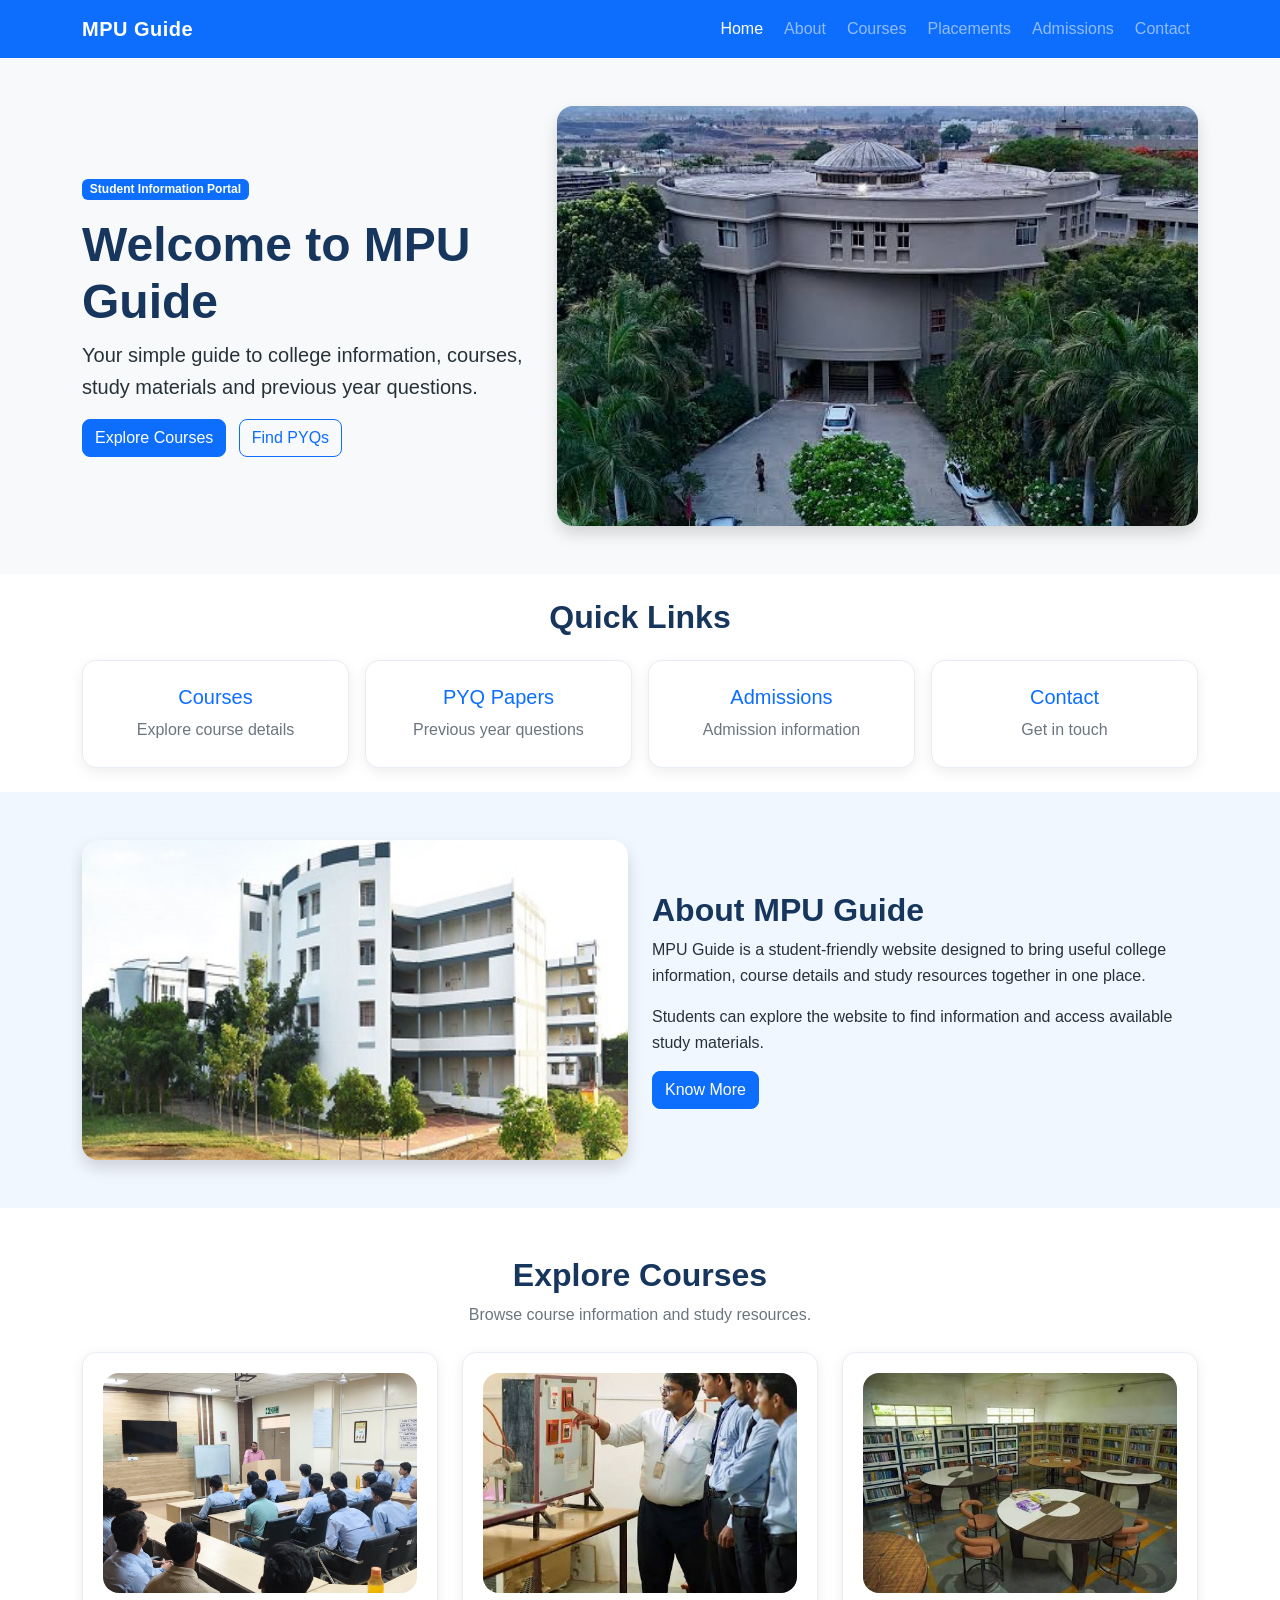
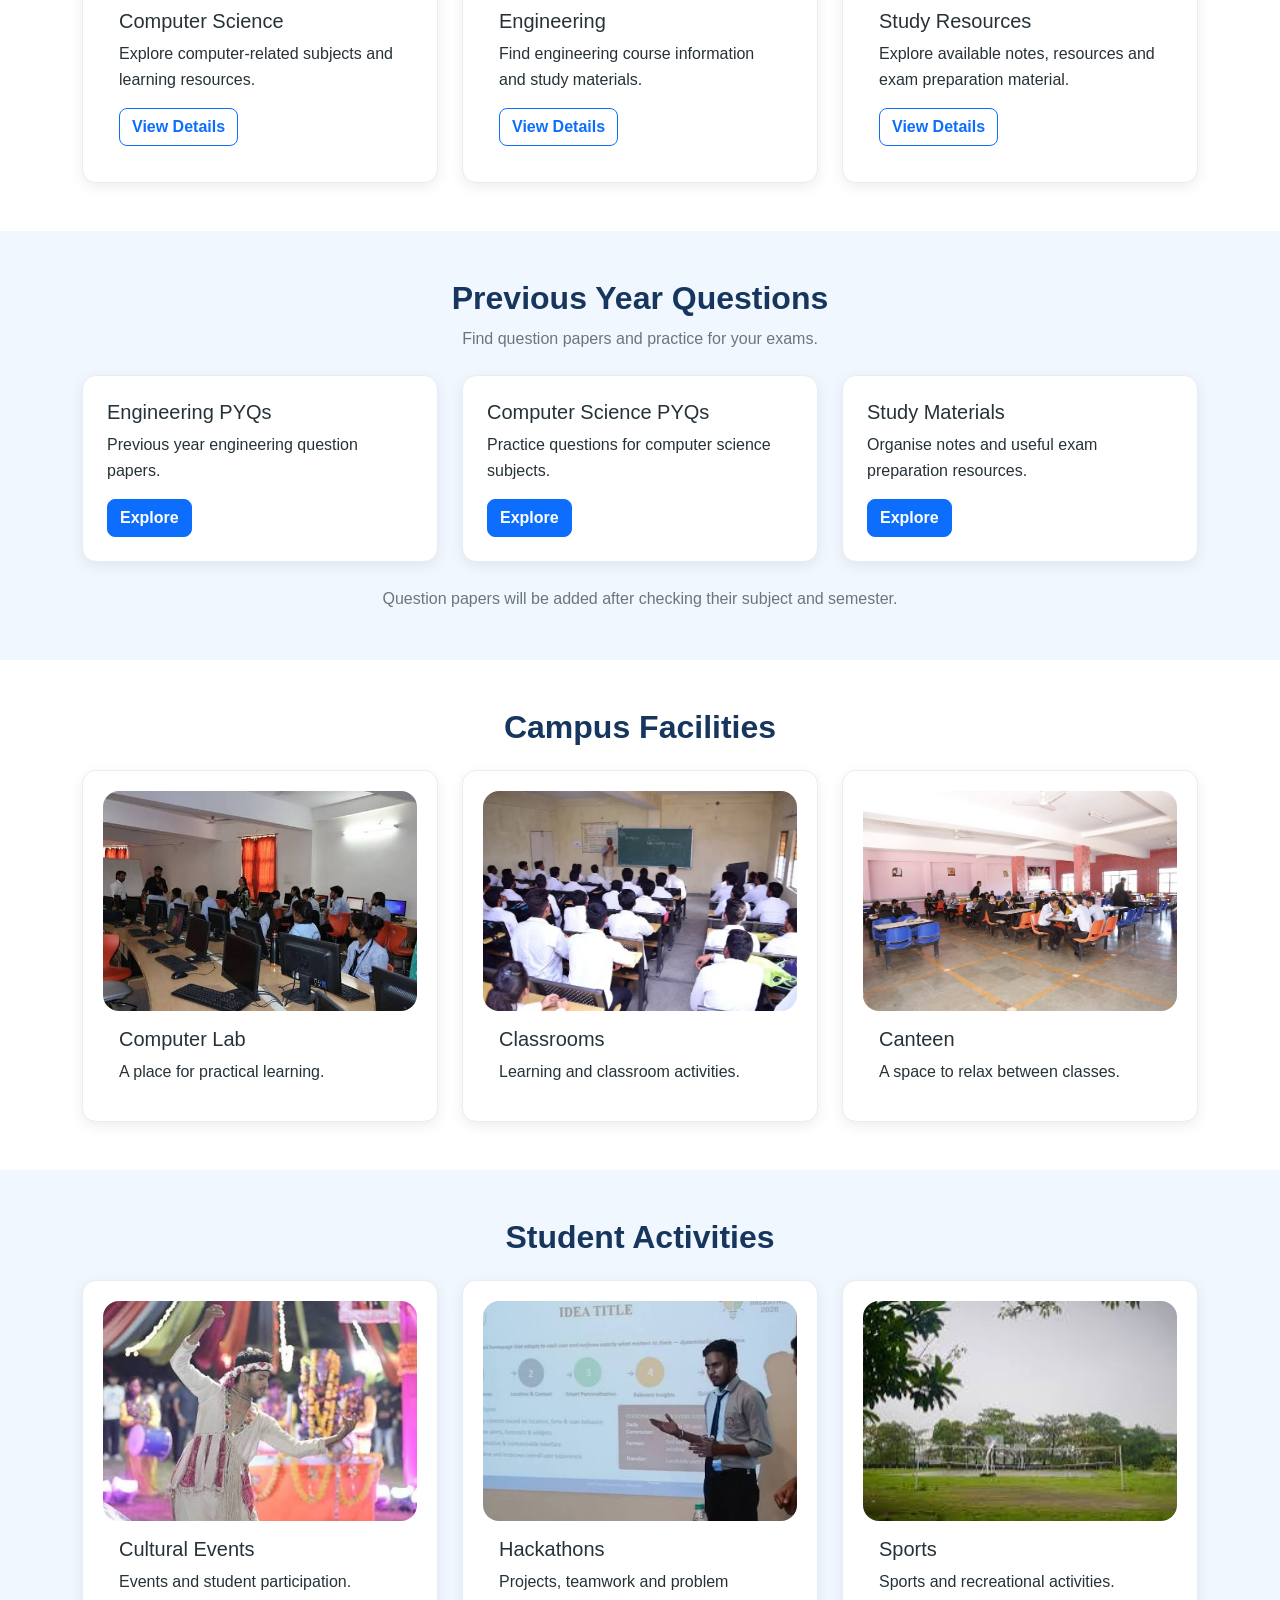
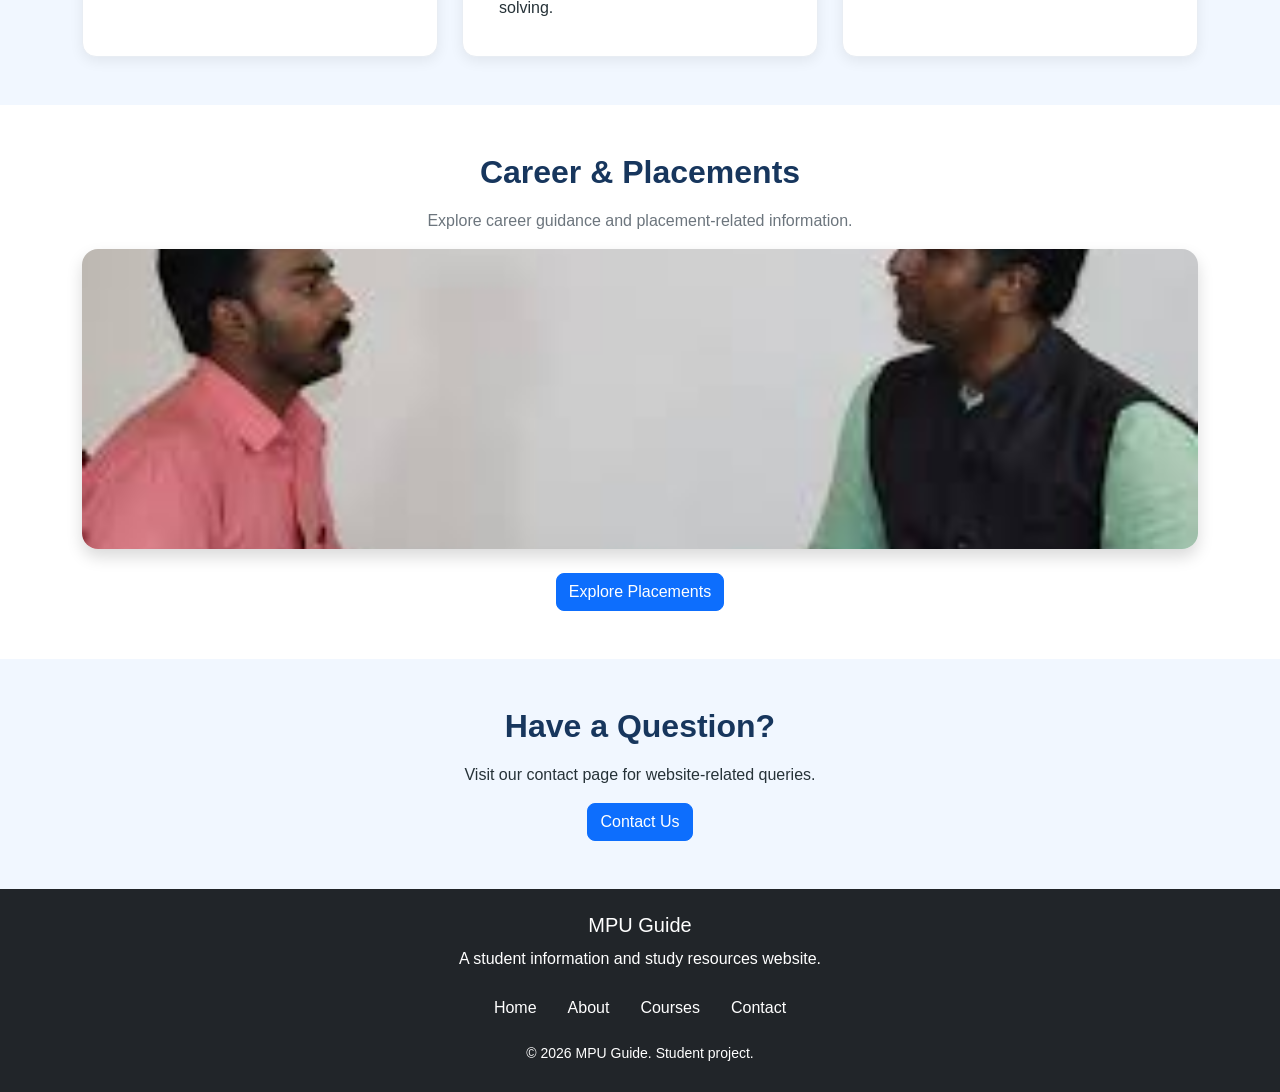
==== index.html @ 6c32bee7 "first one" ====
<!DOCTYPE html>
<html lang="en">
<head>
  <meta charset="UTF-8">
  <meta name="viewport" content="width=device-width, initial-scale=1.0">
  <title>MPU Guide | Madhyanchal Professional University</title>

  <link href="https://cdn.jsdelivr.net/npm/bootstrap@5.3.3/dist/css/bootstrap.min.css" rel="stylesheet">

  <link rel="stylesheet" href="css/style.css">
</head>
<body>

  <!-- Navigation Bar -->
  <nav class="navbar navbar-expand-lg navbar-dark bg-primary sticky-top">
    <div class="container">
      <a class="navbar-brand fw-bold" href="index.html">MPU Guide</a>

      <button class="navbar-toggler" type="button"
        data-bs-toggle="collapse" data-bs-target="#mainNavbar"
        aria-controls="mainNavbar" aria-expanded="false"
        aria-label="Toggle navigation">
        <span class="navbar-toggler-icon"></span>
      </button>

      <div class="collapse navbar-collapse" id="mainNavbar">
        <ul class="navbar-nav ms-auto">
          <li class="nav-item"><a class="nav-link active" href="index.html">Home</a></li>
          <li class="nav-item"><a class="nav-link" href="about.html">About</a></li>
          <li class="nav-item"><a class="nav-link" href="courses.html">Courses</a></li>
          <li class="nav-item"><a class="nav-link" href="placements.html">Placements</a></li>
          <li class="nav-item"><a class="nav-link" href="admissions.html">Admissions</a></li>
          <li class="nav-item"><a class="nav-link" href="contact.html">Contact</a></li>
        </ul>
      </div>
    </div>
  </nav>

  <!-- Hero Section -->
  <section class="py-5 bg-light">
    <div class="container">
      <div class="row align-items-center g-4">
        <div class="col-lg-5">
          <span class="badge bg-primary mb-3">Student Information Portal</span>
          <h1 class="display-5 fw-bold">Welcome to MPU Guide</h1>
          <p class="lead">
            Your simple guide to college information, courses,
            study materials and previous year questions.
          </p>
          <a href="courses.html" class="btn btn-primary me-2">Explore Courses</a>
          <a href="#pyq" class="btn btn-outline-primary">Find PYQs</a>
        </div>

        <div class="col-lg-7">
          <img src="campus.jfif" alt="College Campus"
            class="img-fluid rounded-4 shadow w-100"
            style="height:420px; object-fit:cover;">
        </div>
      </div>
    </div>
  </section>

  <!-- Quick Links -->
  <section class="py-4">
    <div class="container">
      <h2 class="text-center fw-bold mb-4">Quick Links</h2>
      <div class="row g-3 text-center">
        <div class="col-6 col-md-3">
          <a href="courses.html" class="content-card d-block text-decoration-none p-4 h-100">
            <h5>Courses</h5>
            <p class="mb-0 text-secondary">Explore course details</p>
          </a>
        </div>
        <div class="col-6 col-md-3">
          <a href="#pyq" class="content-card d-block text-decoration-none p-4 h-100">
            <h5>PYQ Papers</h5>
            <p class="mb-0 text-secondary">Previous year questions</p>
          </a>
        </div>
        <div class="col-6 col-md-3">
          <a href="admissions.html" class="content-card d-block text-decoration-none p-4 h-100">
            <h5>Admissions</h5>
            <p class="mb-0 text-secondary">Admission information</p>
          </a>
        </div>
        <div class="col-6 col-md-3">
          <a href="contact.html" class="content-card d-block text-decoration-none p-4 h-100">
            <h5>Contact</h5>
            <p class="mb-0 text-secondary">Get in touch</p>
          </a>
        </div>
      </div>
    </div>
  </section>

  <!-- About Preview -->
  <section class="py-5 light-section">
    <div class="container">
      <div class="row align-items-center g-4">
        <div class="col-md-6">
          <img src="building.jpg" alt="University Building"
            class="img-fluid rounded-4 shadow w-100"
            style="height:320px; object-fit:cover;">
        </div>
        <div class="col-md-6">
          <h2 class="fw-bold">About MPU Guide</h2>
          <p>
            MPU Guide is a student-friendly website designed to bring
            useful college information, course details and study resources
            together in one place.
          </p>
          <p>
            Students can explore the website to find information
            and access available study materials.
          </p>
          <a href="about.html" class="btn btn-primary">Know More</a>
        </div>
      </div>
    </div>
  </section>

  <!-- Courses -->
  <section class="py-5">
    <div class="container">
      <h2 class="text-center fw-bold mb-2">Explore Courses</h2>
      <p class="text-center text-secondary mb-4">
        Browse course information and study resources.
      </p>

      <div class="row g-4">
        <div class="col-md-4">
          <div class="content-card h-100 overflow-hidden">
            <img src="cse-course.jpg" alt="Computer Science"
              class="w-100" style="height:220px; object-fit:cover;">
            <div class="p-3">
              <h5>Computer Science</h5>
              <p>Explore computer-related subjects and learning resources.</p>
              <a href="courses.html" class="btn btn-outline-primary">View Details</a>
            </div>
          </div>
        </div>

        <div class="col-md-4">
          <div class="content-card h-100 overflow-hidden">
            <img src="electronics-lab.jfif" alt="Engineering Lab"
              class="w-100" style="height:220px; object-fit:cover;">
            <div class="p-3">
              <h5>Engineering</h5>
              <p>Find engineering course information and study materials.</p>
              <a href="courses.html" class="btn btn-outline-primary">View Details</a>
            </div>
          </div>
        </div>

        <div class="col-md-4">
          <div class="content-card h-100 overflow-hidden">
            <img src="library.jfif" alt="College Library"
              class="w-100" style="height:220px; object-fit:cover;">
            <div class="p-3">
              <h5>Study Resources</h5>
              <p>Explore available notes, resources and exam preparation material.</p>
              <a href="courses.html" class="btn btn-outline-primary">View Details</a>
            </div>
          </div>
        </div>
      </div>
    </div>
  </section>

  <!-- Previous Year Questions -->
  <section class="py-5 light-section" id="pyq">
    <div class="container">
      <h2 class="text-center fw-bold mb-2">Previous Year Questions</h2>
      <p class="text-center text-secondary mb-4">
        Find question papers and practice for your exams.
      </p>

      <div class="row g-4">
        <div class="col-md-4">
          <div class="content-card p-4 h-100">
            <h5>Engineering PYQs</h5>
            <p>Previous year engineering question papers.</p>
            <a href="courses.html" class="btn btn-primary">Explore</a>
          </div>
        </div>
        <div class="col-md-4">
          <div class="content-card p-4 h-100">
            <h5>Computer Science PYQs</h5>
            <p>Practice questions for computer science subjects.</p>
            <a href="courses.html" class="btn btn-primary">Explore</a>
          </div>
        </div>
        <div class="col-md-4">
          <div class="content-card p-4 h-100">
            <h5>Study Materials</h5>
            <p>Organise notes and useful exam preparation resources.</p>
            <a href="courses.html" class="btn btn-primary">Explore</a>
          </div>
        </div>
      </div>
      <p class="text-center text-secondary mt-4 mb-0">
        Question papers will be added after checking their subject and semester.
      </p>
    </div>
  </section>

  <!-- Campus Facilities -->
  <section class="py-5">
    <div class="container">
      <h2 class="text-center fw-bold mb-4">Campus Facilities</h2>
      <div class="row g-4">
        <div class="col-md-4">
          <div class="content-card overflow-hidden h-100">
            <img src="computer-lab.jfif" alt="Computer Lab"
              class="w-100" style="height:220px; object-fit:cover;">
            <div class="p-3"><h5>Computer Lab</h5><p class="mb-0">A place for practical learning.</p></div>
          </div>
        </div>
        <div class="col-md-4">
          <div class="content-card overflow-hidden h-100">
            <img src="classroom.webp" alt="Classroom"
              class="w-100" style="height:220px; object-fit:cover;">
            <div class="p-3"><h5>Classrooms</h5><p class="mb-0">Learning and classroom activities.</p></div>
          </div>
        </div>
        <div class="col-md-4">
          <div class="content-card overflow-hidden h-100">
            <img src="canteen.jpg" alt="Canteen"
              class="w-100" style="height:220px; object-fit:cover;">
            <div class="p-3"><h5>Canteen</h5><p class="mb-0">A space to relax between classes.</p></div>
          </div>
        </div>
      </div>
    </div>
  </section>

  <!-- Student Activities -->
  <section class="py-5 light-section">
    <div class="container">
      <h2 class="text-center fw-bold mb-4">Student Activities</h2>
      <div class="row g-4">
        <div class="col-md-4">
          <div class="content-card overflow-hidden h-100">
            <img src="cultural-event.jfif" alt="Cultural Event"
              class="w-100" style="height:220px; object-fit:cover;">
            <div class="p-3"><h5>Cultural Events</h5><p class="mb-0">Events and student participation.</p></div>
          </div>
        </div>
        <div class="col-md-4">
          <div class="content-card overflow-hidden h-100">
            <img src="hackathon.jfif" alt="Hackathon"
              class="w-100" style="height:220px; object-fit:cover;">
            <div class="p-3"><h5>Hackathons</h5><p class="mb-0">Projects, teamwork and problem solving.</p></div>
          </div>
        </div>
        <div class="col-md-4">
          <div class="content-card overflow-hidden h-100">
            <img src="sports-ground.jfif" alt="Sports Ground"
              class="w-100" style="height:220px; object-fit:cover;">
            <div class="p-3"><h5>Sports</h5><p class="mb-0">Sports and recreational activities.</p></div>
          </div>
        </div>
      </div>
    </div>
  </section>

  <!-- Placements Preview -->
  <section class="py-5">
    <div class="container text-center">
      <h2 class="fw-bold mb-3">Career & Placements</h2>
      <p class="text-secondary">
        Explore career guidance and placement-related information.
      </p>
      <img src="placement-interview.jfif" alt="Placement Interview"
        class="img-fluid rounded-4 shadow mb-4"
        style="max-height:300px; width:100%; object-fit:cover;">
      <div>
        <a href="placements.html" class="btn btn-primary">Explore Placements</a>
      </div>
    </div>
  </section>

  <!-- Contact Preview -->
  <section class="py-5 light-section">
    <div class="container text-center">
      <h2 class="fw-bold mb-3">Have a Question?</h2>
      <p>Visit our contact page for website-related queries.</p>
      <a href="contact.html" class="btn btn-primary">Contact Us</a>
    </div>
  </section>

  <!-- Footer -->
  <footer class="site-footer bg-dark text-white py-4">
    <div class="container text-center">
      <h5>MPU Guide</h5>
      <p class="mb-2">A student information and study resources website.</p>
      <div class="footer-links mb-3">
        <a href="index.html" class="text-white mx-2">Home</a>
        <a href="about.html" class="text-white mx-2">About</a>
        <a href="courses.html" class="text-white mx-2">Courses</a>
        <a href="contact.html" class="text-white mx-2">Contact</a>
      </div>
      <small>&copy; 2026 MPU Guide. Student project.</small>
    </div>
  </footer>

  <script src="https://cdn.jsdelivr.net/npm/bootstrap@5.3.3/dist/js/bootstrap.bundle.min.js"></script>
</body>
</html>
---- css/style.css ----
body {
    font-family: Arial, sans-serif;
    color: #263238;
    margin: 0;
    line-height: 1.6;
}

.top-bar {
    background-color: #102d50;
    font-size: 14px;
}

.main-navbar {
    background-color: #174a80;
}

.navbar-brand {
    letter-spacing: 0.3px;
}

.nav-link {
    margin-left: 5px;
}

.hero-section {
    padding: 75px 0;
    background-color: #f1f6fc;
}

.welcome-label {
    color: #0d6efd;
    font-weight: bold;
    letter-spacing: 1px;
}

.hero-section h1 {
    color: #153858;
}

.campus-image-placeholder {
    min-height: 330px;
    background-color: #dce8f5;
    border: 2px dashed #7c9bbd;
    border-radius: 12px;
    display: flex;
    justify-content: center;
    align-items: center;
    text-align: center;
    padding: 20px;
}

.quick-links-section {
    padding: 25px 0;
    background-color: #ffffff;
}

.quick-link {
    display: block;
    height: 100%;
    padding: 20px 12px;
    text-align: center;
    text-decoration: none;
    color: #153858;
    border: 1px solid #e0e7ef;
    border-radius: 10px;
    transition: 0.3s;
}

.quick-link:hover {
    background-color: #eaf3ff;
    transform: translateY(-3px);
}

.quick-link h5 {
    font-size: 17px;
}

.quick-link p {
    margin-bottom: 0;
    font-size: 14px;
    color: #687786;
}

.section-padding {
    padding: 65px 0;
}

.section-title {
    font-weight: bold;
    color: #153858;
}

.section-description {
    color: #6c757d;
    max-width: 700px;
    margin: 12px auto 25px;
}

.light-section {
    background-color: #f5f8fc;
}

.content-card {
    padding: 25px;
    background-color: #ffffff;
    border: 1px solid #e2e8f0;
    border-radius: 10px;
    box-shadow: 0 3px 10px rgba(0, 0, 0, 0.04);
}

.content-card h4 {
    color: #174a80;
}

.content-card a {
    text-decoration: none;
    font-weight: bold;
}

.facility-card {
    height: 100%;
    padding: 20px 10px;
    text-align: center;
    border: 1px solid #e2e8f0;
    border-radius: 10px;
}

.facility-icon {
    font-size: 32px;
    margin-bottom: 10px;
}

.facility-card h5 {
    color: #174a80;
}

.facility-card p {
    margin-bottom: 0;
    font-size: 14px;
    color: #6c757d;
}

.notice-card {
    padding: 20px;
    background-color: white;
    border-left: 4px solid #0d6efd;
    box-shadow: 0 2px 8px rgba(0, 0, 0, 0.05);
}

.notice-card strong {
    color: #174a80;
}

.contact-section {
    padding: 65px 0;
    background-color: #edf4fb;
}

.contact-card {
    background-color: white;
    padding: 25px;
    border-radius: 10px;
    border: 1px solid #e0e7ef;
}

.contact-card h4 {
    margin-bottom: 20px;
    color: #174a80;
}

.contact-card a {
    overflow-wrap: anywhere;
}

.site-footer {
    padding: 35px 0;
    background-color: #102d50;
    color: white;
}

.footer-links {
    display: flex;
    flex-wrap: wrap;
    justify-content: center;
    gap: 15px;
    margin: 20px 0;
}

.footer-links a {
    color: white;
    text-decoration: none;
}

.footer-links a:hover {
    text-decoration: underline;
}

.site-footer hr {
    border-color: #aab9c9;
}

@media (max-width: 768px) {
    .hero-section {
        padding: 45px 0;
    }

    .hero-section h1 {
        font-size: 34px;
    }

    .campus-image-placeholder {
        min-height: 230px;
    }

    .section-padding,
    .contact-section {
        padding: 45px 0;
    }
}



/* MPU Guide - Home Page Improvements */

html {
  scroll-behavior: smooth;
}

body {
  font-family: Arial, sans-serif;
  color: #263238;
  background-color: #ffffff;
}

.navbar-brand {
  letter-spacing: 0.5px;
}

.navbar .nav-link {
  transition: color 0.3s ease;
}

.navbar .nav-link:hover {
  color: #dbeafe;
}

.content-card {
  background-color: #ffffff;
  border: 1px solid #e8edf3;
  border-radius: 14px;
  box-shadow: 0 4px 12px rgba(0, 0, 0, 0.05);
  transition: transform 0.25s ease, box-shadow 0.25s ease;
}

.content-card:hover {
  transform: translateY(-5px);
  box-shadow: 0 10px 24px rgba(0, 0, 0, 0.10);
}

img {
  max-width: 100%;
}

.content-card img {
  transition: transform 0.35s ease;
}

.content-card:hover img {
  transform: scale(1.03);
}

.btn {
  border-radius: 8px;
}

section {
  scroll-margin-top: 75px;
}

.site-footer a {
  text-decoration: none;
}

.site-footer a:hover {
  text-decoration: underline;
}

@media (max-width: 576px) {
  .display-5 {
    font-size: 2rem;
  }

  section .container {
    padding-left: 18px;
    padding-right: 18px;
  }
}



/* About Page Improvements */

.light-section {
  background-color: #f1f7ff;
}

section h1,
section h2 {
  color: #17365d;
}

section h3 {
  color: #245b96;
}

section img {
  border-radius: 16px;
}

.content-card {
  padding: 20px;
  border-radius: 14px;
  background: white;
  box-shadow: 0 4px 14px rgba(0, 0, 0, 0.07);
  transition: 0.25s ease;
}

.content-card:hover {
  transform: translateY(-4px);
}

.site-footer {
  line-height: 1.8;
}
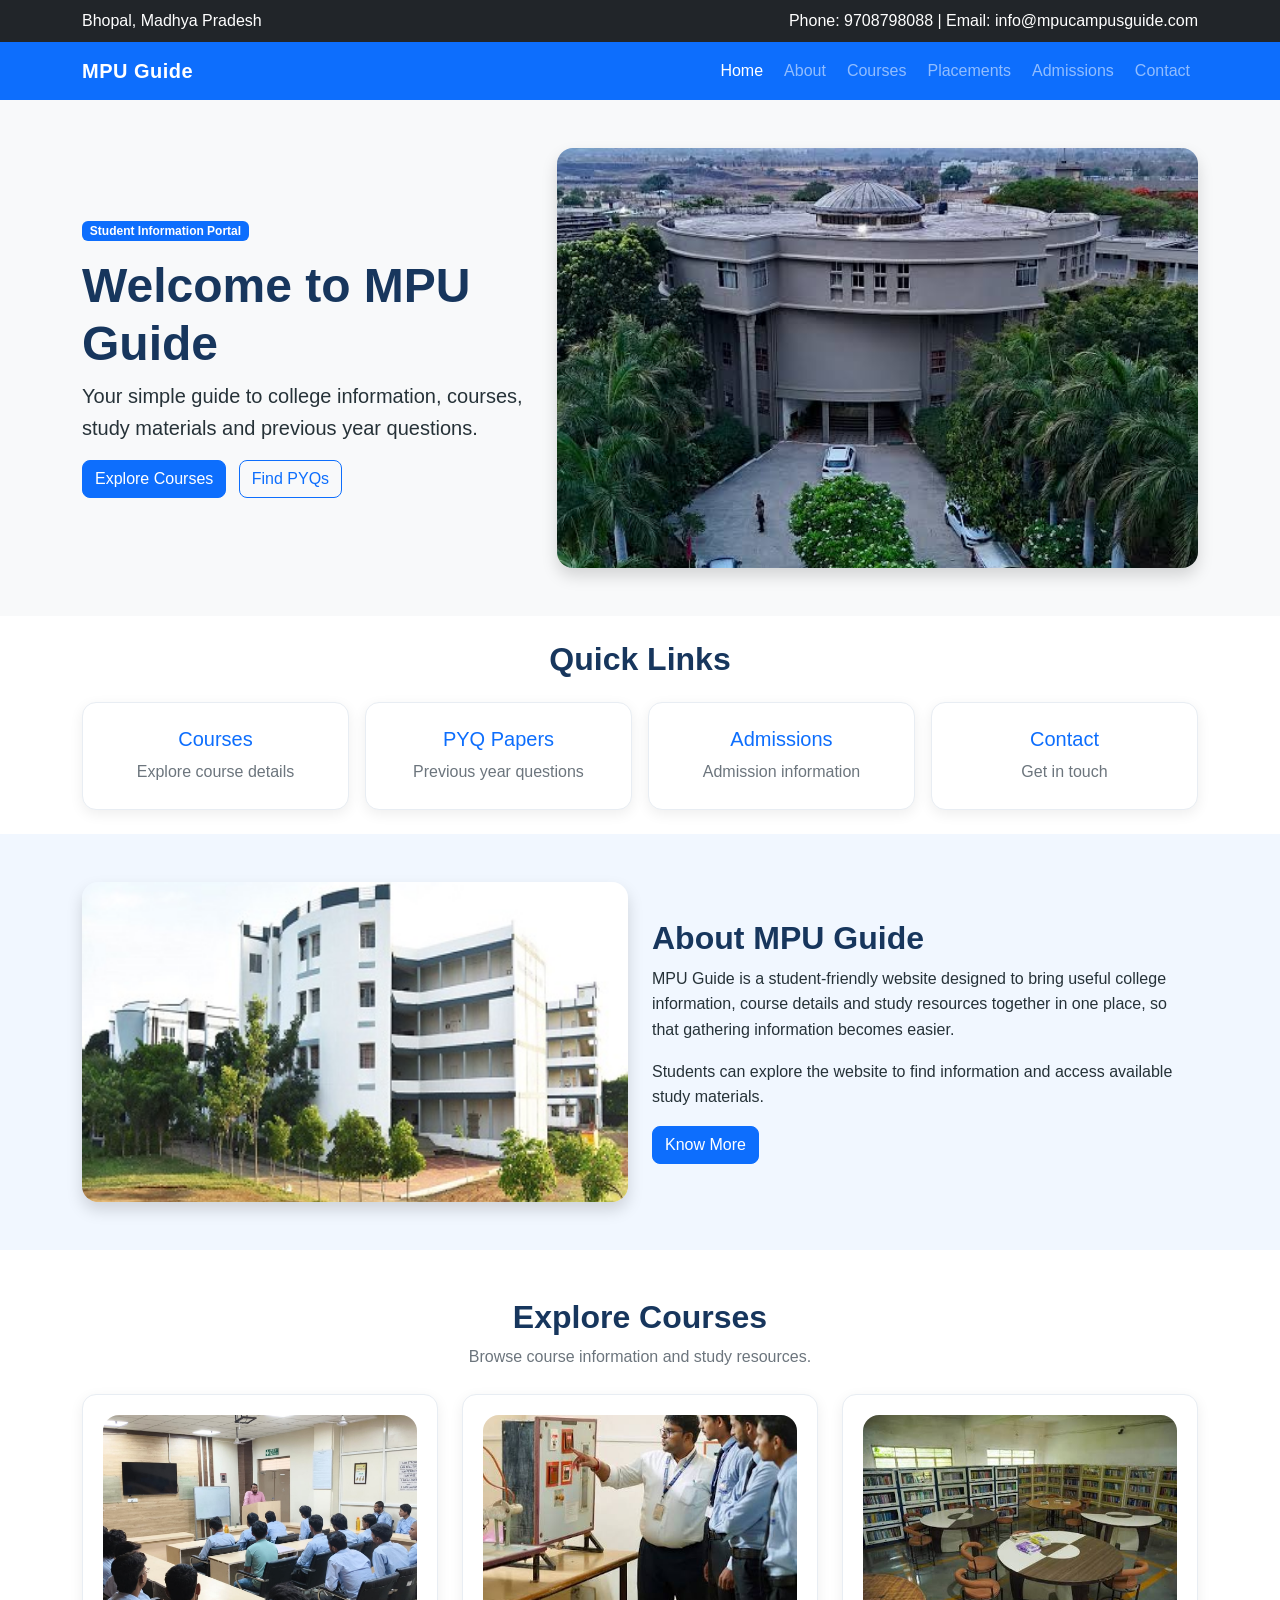
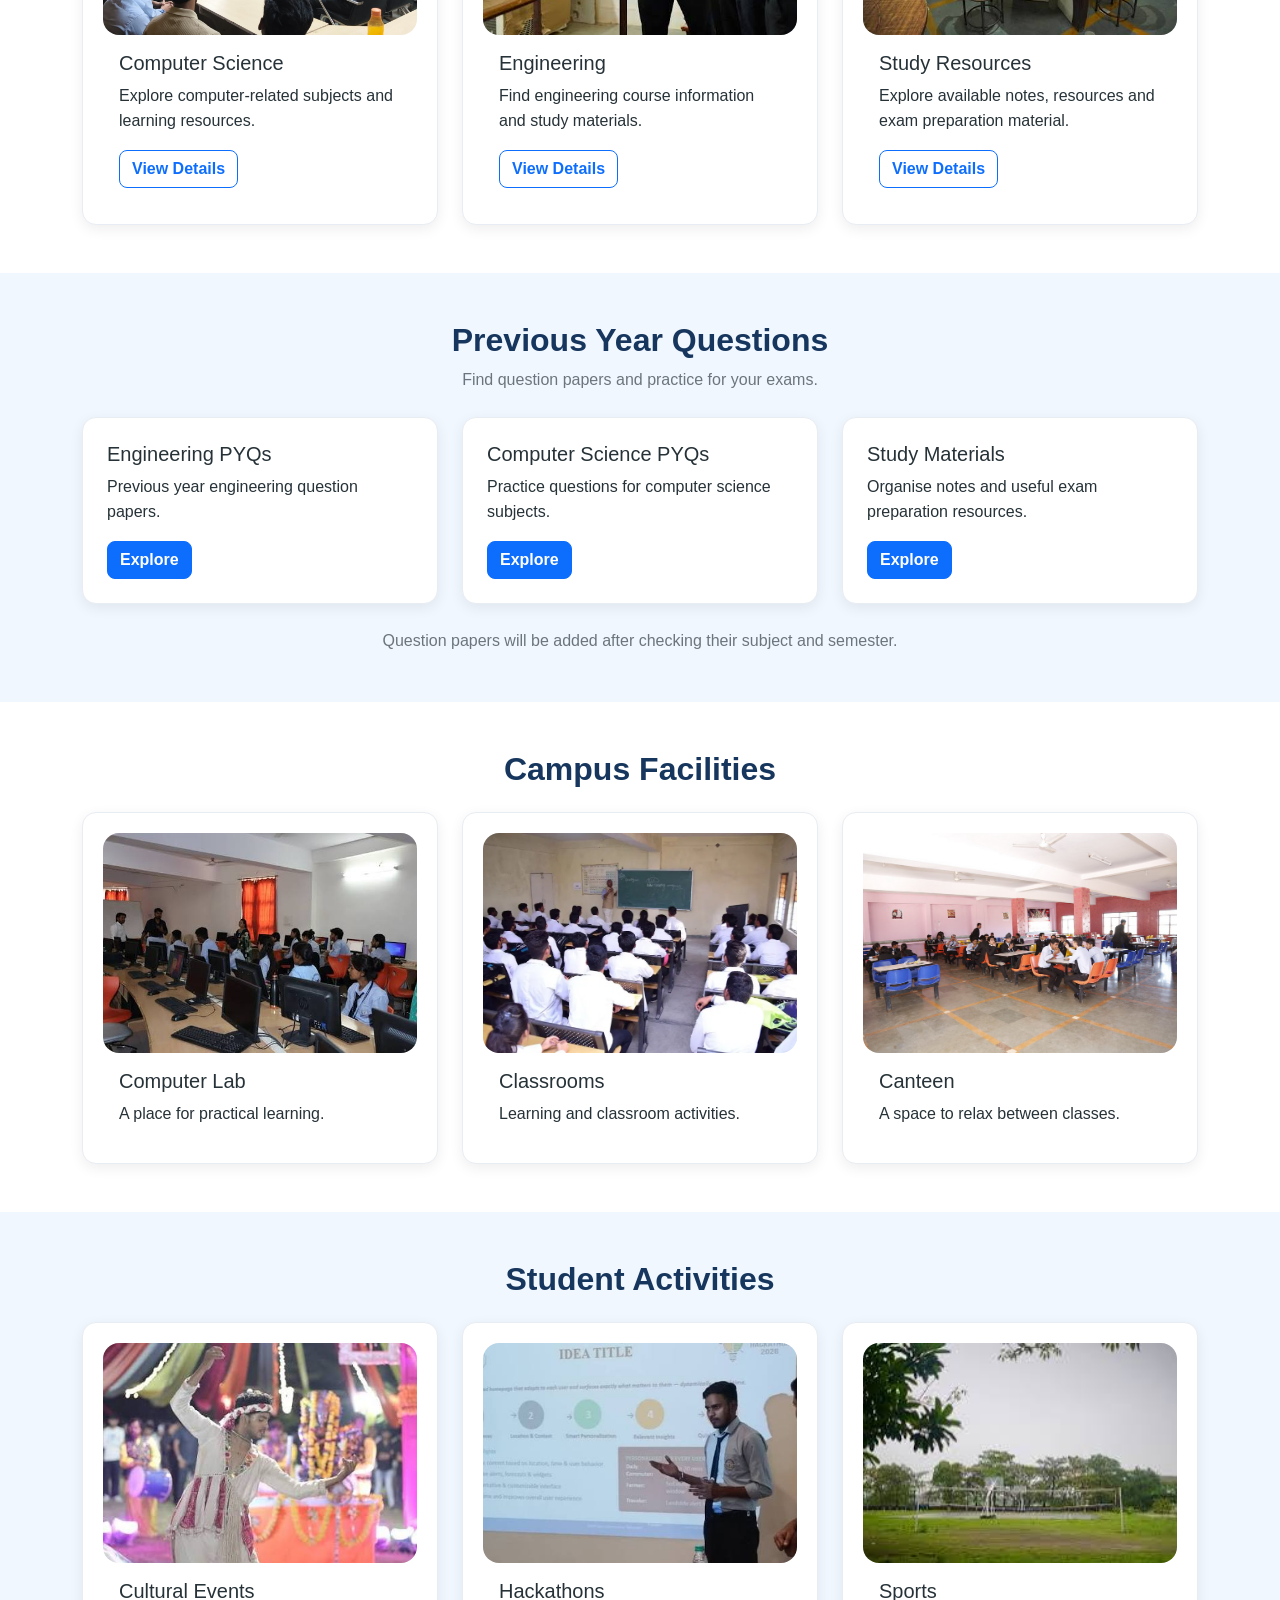
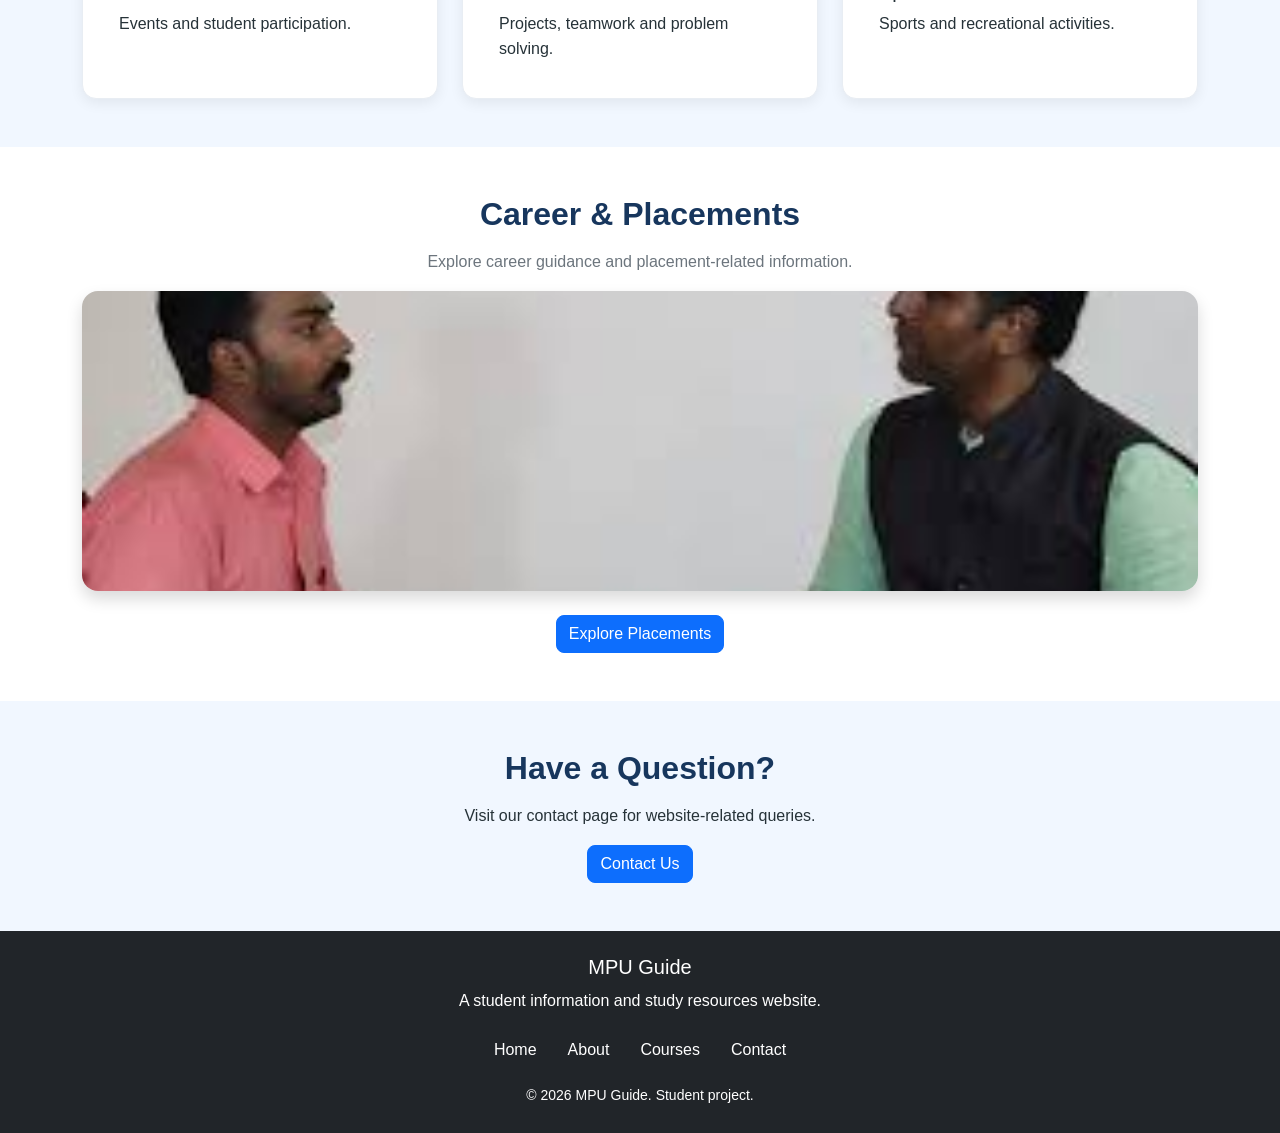
==== commit ff8e71ec: "few" ====
--- a/index.html
+++ b/index.html
@@ -11,6 +11,13 @@
   <link rel="stylesheet" href="css/style.css">
 </head>
 <body>
+<!-- Top Bar -->
+    <div class="bg-dark text-white py-2">
+        <div class="container d-flex justify-content-between flex-wrap">
+            <span>Bhopal, Madhya Pradesh</span>
+            <span>Phone: 9708798088 | Email: info@mpucampusguide.com</span>
+        </div>
+    </div>
 
   <!-- Navigation Bar -->
   <nav class="navbar navbar-expand-lg navbar-dark bg-primary sticky-top">
@@ -108,7 +115,7 @@
           <p>
             MPU Guide is a student-friendly website designed to bring
             useful college information, course details and study resources
-            together in one place.
+            together in one place, so that gathering information becomes easier.
           </p>
           <p>
             Students can explore the website to find information
